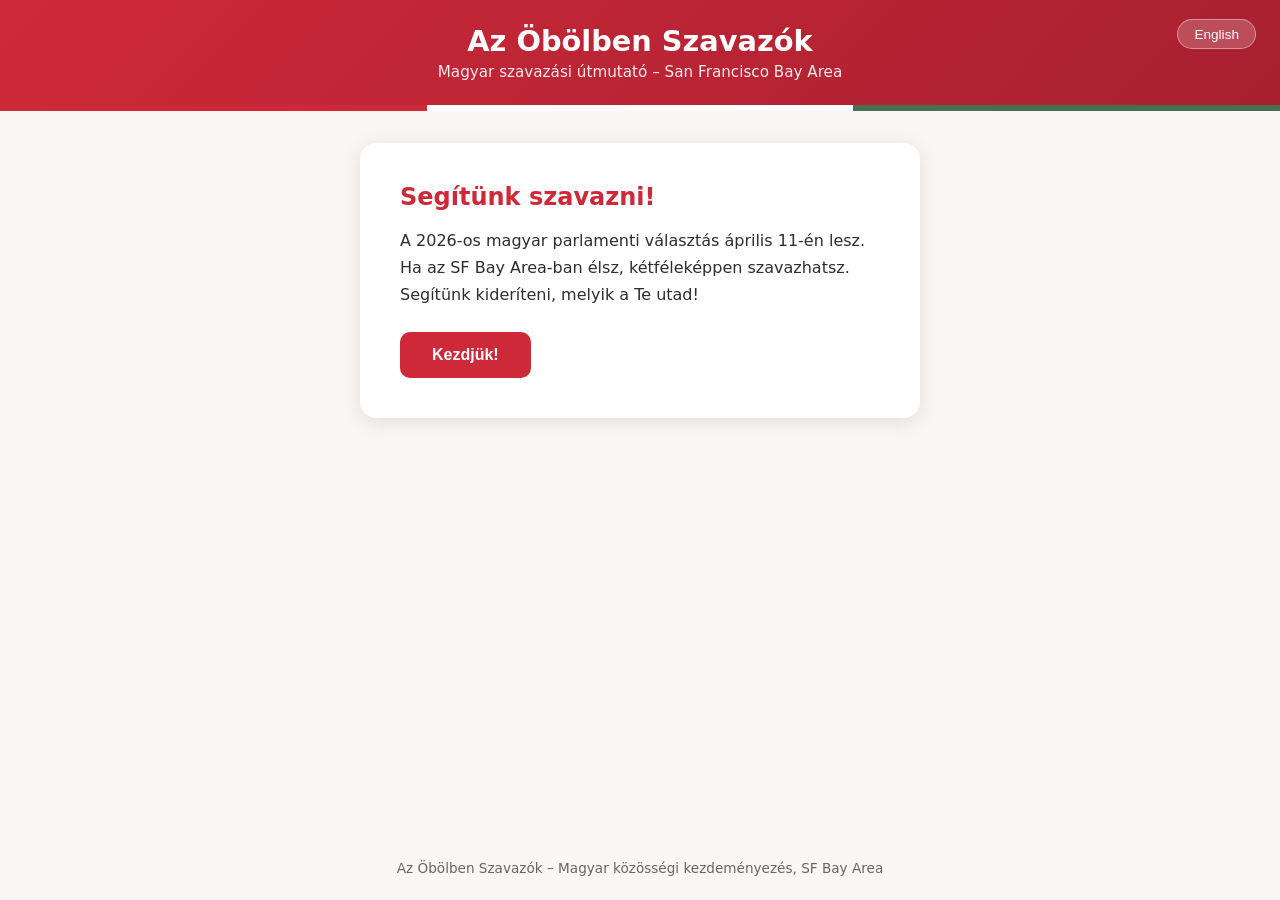
==== frontend/index.html @ a50355e0 "Initial commit: voting guide with menu, help requests, and carpooling Full-stack Hungarian voting gu" ====
<!DOCTYPE html>
<html lang="hu">
<head>
  <meta charset="UTF-8">
  <meta name="viewport" content="width=device-width, initial-scale=1.0">
  <title>Az Öbölben Szavazók – Magyar Szavazási Útmutató</title>
  <meta name="description" content="Segítünk a Bay Area-ban élő magyaroknak szavazni a 2026-os parlamenti választáson.">
  <link rel="stylesheet" href="css/style.css">
</head>
<body>

  <!-- Header -->
  <header class="header">
    <h1 data-i18n="site.title">Az Öbölben Szavazók</h1>
    <p data-i18n="site.subtitle">Magyar szavazási útmutató – San Francisco Bay Area</p>
    <button id="lang-toggle" class="lang-btn" data-i18n="lang.toggle">English</button>
  </header>
  <div class="hu-stripe">
    <span class="stripe-red"></span>
    <span class="stripe-white"></span>
    <span class="stripe-green"></span>
  </div>

  <!-- Main Content -->
  <main class="main">

    <!-- LANDING -->
    <div id="card-landing" class="card active slide-in">
      <h2 data-i18n="landing.headline">Segítünk szavazni!</h2>
      <p data-i18n="landing.description">
        A 2026-os magyar parlamenti választás április 11-én lesz. Ha az SF Bay Area-ban élsz, kétféleképpen szavazhatsz. Segítünk kideríteni, melyik a Te utad!
      </p>
      <div class="card-actions">
        <button id="btn-start" class="btn btn-primary" data-i18n="landing.start">Kezdjük!</button>
      </div>
    </div>

    <!-- QUESTION -->
    <div id="card-question" class="card hidden">
      <button class="btn-back" data-i18n="btn.back">Vissza</button>
      <h2 data-i18n="question.title">Hol van az állandó lakcímed?</h2>
      <p data-i18n="question.text">
        Van érvényes magyarországi állandó lakcímed (lakcímkártyán szereplő cím)?
      </p>
      <div class="btn-group">
        <button id="btn-yes" class="btn btn-green" data-i18n="question.yes">Igen, van magyarországi lakcímem</button>
        <button id="btn-no" class="btn btn-outline" data-i18n="question.no">Nincs magyarországi lakcímem</button>
      </div>
    </div>

    <!-- CONSULATE PATH: Step 1 -->
    <div id="card-consulate1" class="card hidden">
      <button class="btn-back" data-i18n="btn.back">Vissza</button>
      <h2 data-i18n="consulate1.title">Konzulátusi szavazás</h2>
      <p data-i18n="consulate1.text">
        Mivel van magyarországi lakcímed, a San Francisco-i főkonzulátuson szavazhatsz személyesen.
      </p>
      <div class="info-box deadline">
        <strong data-i18n="consulate1.deadline">Regisztrációs határidő: 2026. április 2.</strong>
      </div>
      <p data-i18n="consulate1.detail">
        A névjegyzékbe vételi kérelmet a Nemzeti Választási Irodánál kell benyújtani legkésőbb 2026. április 2-ig.
      </p>
      <div class="card-actions">
        <button id="btn-consulate1-next" class="btn btn-primary" data-i18n="consulate1.next">Tovább – Helyszín és időpont</button>
      </div>
    </div>

    <!-- CONSULATE PATH: Step 2 -->
    <div id="card-consulate2" class="card hidden">
      <button class="btn-back" data-i18n="btn.back">Vissza</button>
      <h2 data-i18n="consulate2.title">Helyszín és tudnivalók</h2>
      <div class="info-box">
        <strong data-i18n="consulate2.location">Helyszín: Magyar Főkonzulátus, Santa Clara</strong>
      </div>
      <div class="info-box">
        <strong data-i18n="consulate2.date">Dátum: 2026. április 11. (szombat)</strong>
      </div>
      <div class="info-box">
        <strong data-i18n="consulate2.time">Nyitvatartás: 6:00 – 19:00</strong>
      </div>
      <div class="info-box deadline">
        <strong data-i18n="consulate2.bring">Hozd magaddal az érvényes személyi igazolványodat vagy útleveledet!</strong>
      </div>
      <div class="card-actions">
        <button id="btn-consulate2-next" class="btn btn-primary" data-i18n="consulate2.next">Tovább – Mit szeretnél?</button>
      </div>
    </div>

    <!-- MAIL PATH: Step 1 -->
    <div id="card-mail1" class="card hidden">
      <button class="btn-back" data-i18n="btn.back">Vissza</button>
      <h2 data-i18n="mail1.title">Levélszavazás</h2>
      <p data-i18n="mail1.text">
        Magyarországi lakcím nélkül levélben szavazhatsz. Ehhez regisztrálnod kell a mo.hu oldalon.
      </p>
      <div class="info-box deadline">
        <strong data-i18n="mail1.deadline">Regisztrációs határidő: 2026. március 18.</strong>
      </div>
      <p data-i18n="mail1.detail">
        A regisztráció a mo.hu-n (ügyfélkapu) keresztül történik. A levélszavazó csomagot postán kapod meg a megadott címre.
      </p>
      <div class="card-actions">
        <button id="btn-mail1-next" class="btn btn-primary" data-i18n="mail1.next">Tovább – Fontos tudnivalók</button>
      </div>
    </div>

    <!-- MAIL PATH: Step 2 -->
    <div id="card-mail2" class="card hidden">
      <button class="btn-back" data-i18n="btn.back">Vissza</button>
      <h2 data-i18n="mail2.title">Fontos tudnivalók</h2>
      <div class="info-box">
        <strong data-i18n="mail2.sincerity">A levélben csak pártlistára szavazhatsz (nem egyéni jelöltre).</strong>
      </div>
      <div class="info-box deadline">
        <strong data-i18n="mail2.sincerity2">Ha április 5-ig nem kaptad meg a levélszavazó csomagot, kérj pótlást a valasztas.hu oldalon!</strong>
      </div>
      <div class="info-box">
        <strong data-i18n="mail2.sincerity3">A kitöltött szavazólapot a mellékelt válaszborítékban kell visszaküldeni legkésőbb április 9-ig.</strong>
      </div>
      <div class="card-actions">
        <button id="btn-mail2-next" class="btn btn-primary" data-i18n="mail2.next">Tovább – Mit szeretnél?</button>
      </div>
    </div>

    <!-- MENU -->
    <div id="card-menu" class="card hidden">
      <button class="btn-back" data-i18n="btn.back">Vissza</button>
      <h2 data-i18n="menu.title">Mit szeretnél?</h2>
      <p data-i18n="menu.text">Válaszd ki, miben segíthetünk!</p>
      <div class="btn-group">
        <button id="btn-menu-signup" class="btn btn-green" data-i18n="menu.signup">Feliratkozás értesítőre</button>
        <button id="btn-menu-helprequest" class="btn btn-primary" data-i18n="menu.helprequest">Segítségkérés</button>
        <button id="btn-menu-carpool" class="btn btn-primary" data-i18n="menu.carpool">Közös utazás a konzulátusra</button>
        <button id="btn-menu-contact" class="btn btn-outline" data-i18n="menu.contact">Kapcsolat / Kérdés</button>
      </div>
    </div>

    <!-- SIGNUP -->
    <div id="card-signup" class="card hidden">
      <button class="btn-back" data-i18n="btn.back">Vissza</button>
      <h2 data-i18n="signup.title">Értesítő lista</h2>
      <p data-i18n="signup.text">
        Iratkozz fel, hogy emlékeztetőket és fontos információkat kapj a szavazásról!
      </p>
      <div id="signup-msg" class="form-message"></div>
      <form id="signup-form">
        <div class="form-group">
          <label data-i18n="signup.name">Név</label>
          <input type="text" name="name" required>
        </div>
        <div class="form-group">
          <label data-i18n="signup.email">Email cím</label>
          <input type="email" name="email" required>
        </div>
        <div class="form-group">
          <label data-i18n="signup.phone">Telefon (opcionális)</label>
          <input type="tel" name="phone">
        </div>
        <div class="card-actions">
          <button type="submit" class="btn btn-green" data-i18n="signup.submit">Feliratkozás</button>
        </div>
      </form>
    </div>

    <!-- HELP REQUEST -->
    <div id="card-helprequest" class="card hidden">
      <button class="btn-back" data-i18n="btn.back">Vissza</button>
      <h2 data-i18n="helprequest.title">Segítségkérés</h2>
      <p data-i18n="helprequest.text">Írd le, miben segíthetünk a szavazással kapcsolatban!</p>
      <div id="helprequest-msg" class="form-message"></div>
      <form id="helprequest-form">
        <div class="form-group">
          <label data-i18n="helprequest.name">Név</label>
          <input type="text" name="name" required>
        </div>
        <div class="form-group">
          <label data-i18n="helprequest.email">Email cím</label>
          <input type="email" name="email" required>
        </div>
        <div class="form-group">
          <label data-i18n="helprequest.phone">Telefon (opcionális)</label>
          <input type="tel" name="phone">
        </div>
        <div class="form-group">
          <label data-i18n="helprequest.message">Miben segíthetünk?</label>
          <textarea name="message" required></textarea>
        </div>
        <div class="card-actions">
          <button type="submit" class="btn btn-green" data-i18n="helprequest.submit">Segítségkérés elküldése</button>
        </div>
      </form>
    </div>

    <!-- CARPOOL -->
    <div id="card-carpool" class="card hidden">
      <button class="btn-back" data-i18n="btn.back">Vissza</button>
      <h2 data-i18n="carpool.title">Közös utazás</h2>
      <p data-i18n="carpool.text">Ajánlj fel fuvart vagy keress társat a konzulátusra!</p>
      <div id="carpool-msg" class="form-message"></div>
      <form id="carpool-form">
        <div class="form-group">
          <div class="radio-group">
            <label class="radio-label">
              <input type="radio" name="carpool_type" value="offer" checked>
              <span data-i18n="carpool.type.offer">Fuvart ajánlok</span>
            </label>
            <label class="radio-label">
              <input type="radio" name="carpool_type" value="seek">
              <span data-i18n="carpool.type.seek">Fuvart keresek</span>
            </label>
          </div>
        </div>
        <div class="form-group">
          <label data-i18n="carpool.name">Név</label>
          <input type="text" name="name" required>
        </div>
        <div class="form-group">
          <label data-i18n="carpool.email">Email cím</label>
          <input type="email" name="email" required>
        </div>
        <div class="form-group">
          <label data-i18n="carpool.phone">Telefon (opcionális)</label>
          <input type="tel" name="phone">
        </div>
        <div class="form-group">
          <label data-i18n="carpool.starting_location">Indulási hely</label>
          <input type="text" name="starting_location" required>
        </div>
        <div class="form-group" id="seats-group">
          <label data-i18n="carpool.seats">Szabad helyek száma</label>
          <input type="number" name="seats" min="1" max="10" value="2">
        </div>
        <div class="info-box">
          <strong data-i18n="carpool.info">Az egyeztetéshez emailben keresünk meg!</strong>
        </div>
        <div class="card-actions">
          <button type="submit" class="btn btn-green" data-i18n="carpool.submit">Küldés</button>
        </div>
      </form>
    </div>

    <!-- CONFIRMATION: Signup -->
    <div id="card-confirmSignup" class="card hidden">
      <h2 data-i18n="confirmSignup.title">Köszönjük!</h2>
      <p data-i18n="confirmSignup.text">
        Feliratkoztál az értesítő listára. Emlékeztetőt küldünk a fontos határidők előtt.
      </p>
      <div class="card-actions">
        <button class="btn btn-primary btn-back-to-menu" data-i18n="confirm.backToMenu">Vissza a menübe</button>
        <button class="btn btn-outline btn-restart" data-i18n="confirm.restart">Vissza a kezdőlapra</button>
      </div>
    </div>

    <!-- CONFIRMATION: Help -->
    <div id="card-confirmHelp" class="card hidden">
      <h2 data-i18n="confirmHelp.title">Köszönjük!</h2>
      <p data-i18n="confirmHelp.text">
        Megkaptuk a segítségkérésedet. Hamarosan felvesszük veled a kapcsolatot!
      </p>
      <div class="card-actions">
        <button class="btn btn-primary btn-back-to-menu" data-i18n="confirm.backToMenu">Vissza a menübe</button>
        <button class="btn btn-outline btn-restart" data-i18n="confirm.restart">Vissza a kezdőlapra</button>
      </div>
    </div>

    <!-- CONFIRMATION: Carpool -->
    <div id="card-confirmCarpool" class="card hidden">
      <h2 data-i18n="confirmCarpool.title">Köszönjük!</h2>
      <p data-i18n="confirmCarpool.text">
        Megkaptuk a jelentkezésedet a közös utazásra. Emailben egyeztetünk a részletekről!
      </p>
      <div class="card-actions">
        <button class="btn btn-primary btn-back-to-menu" data-i18n="confirm.backToMenu">Vissza a menübe</button>
        <button class="btn btn-outline btn-restart" data-i18n="confirm.restart">Vissza a kezdőlapra</button>
      </div>
    </div>

    <!-- CONTACT -->
    <div id="card-contact" class="card hidden">
      <button class="btn-back" data-i18n="btn.back">Vissza</button>
      <h2 data-i18n="contact.title">Kapcsolat</h2>
      <p data-i18n="contact.text">Kérdésed van? Írj nekünk!</p>
      <div id="contact-msg" class="form-message"></div>
      <form id="contact-form">
        <div class="form-group">
          <label data-i18n="contact.name">Név</label>
          <input type="text" name="name" required>
        </div>
        <div class="form-group">
          <label data-i18n="contact.email">Email cím</label>
          <input type="email" name="email" required>
        </div>
        <div class="form-group">
          <label data-i18n="contact.message">Üzenet</label>
          <textarea name="message" required></textarea>
        </div>
        <div class="card-actions">
          <button type="submit" class="btn btn-green" data-i18n="contact.submit">Küldés</button>
        </div>
      </form>
    </div>

  </main>

  <!-- Footer -->
  <footer class="footer">
    <p data-i18n="footer.text">Az Öbölben Szavazók – Magyar közösségi kezdeményezés, SF Bay Area</p>
  </footer>

  <!-- Scripts -->
  <script src="js/translations.js"></script>
  <script src="js/i18n.js"></script>
  <script src="js/api.js"></script>
  <script src="js/app.js"></script>

</body>
</html>
---- frontend/css/style.css ----
/* === Base Reset & Variables === */
:root {
  --red: #CE2939;
  --green: #477050;
  --white: #FFFFFF;
  --light-bg: #F9F7F3;
  --text: #2D2D2D;
  --text-light: #666;
  --shadow: 0 4px 20px rgba(0, 0, 0, 0.1);
  --radius: 16px;
}

* {
  margin: 0;
  padding: 0;
  box-sizing: border-box;
}

body {
  font-family: 'Segoe UI', system-ui, -apple-system, sans-serif;
  background: var(--light-bg);
  color: var(--text);
  min-height: 100vh;
  display: flex;
  flex-direction: column;
}

/* === Header === */
.header {
  background: linear-gradient(135deg, var(--red) 0%, #a82030 100%);
  color: var(--white);
  padding: 1.5rem 2rem;
  text-align: center;
  position: relative;
}

.header h1 {
  font-size: 1.8rem;
  font-weight: 700;
  margin-bottom: 0.3rem;
}

.header p {
  font-size: 0.95rem;
  opacity: 0.9;
}

.lang-btn {
  position: absolute;
  top: 1.2rem;
  right: 1.5rem;
  background: rgba(255, 255, 255, 0.2);
  color: var(--white);
  border: 1px solid rgba(255, 255, 255, 0.4);
  padding: 0.4rem 1rem;
  border-radius: 20px;
  cursor: pointer;
  font-size: 0.85rem;
  transition: background 0.2s;
}

.lang-btn:hover {
  background: rgba(255, 255, 255, 0.35);
}

/* === Hungarian Stripe === */
.hu-stripe {
  display: flex;
  height: 6px;
}

.hu-stripe span {
  flex: 1;
}

.hu-stripe .stripe-red { background: var(--red); }
.hu-stripe .stripe-white { background: var(--white); }
.hu-stripe .stripe-green { background: var(--green); }

/* === Main Content === */
.main {
  flex: 1;
  display: flex;
  justify-content: center;
  align-items: flex-start;
  padding: 2rem 1rem;
}

/* === Cards === */
.card {
  background: var(--white);
  border-radius: var(--radius);
  box-shadow: var(--shadow);
  padding: 2.5rem;
  max-width: 560px;
  width: 100%;
  opacity: 0;
  transform: translateY(30px);
  transition: opacity 0.4s ease, transform 0.4s ease;
}

.card.hidden {
  display: none;
}

.card.active {
  display: block;
}

.card.slide-in {
  opacity: 1;
  transform: translateY(0);
}

/* === Back Button === */
.btn-back {
  background: none;
  border: none;
  color: var(--text-light);
  cursor: pointer;
  font-size: 0.9rem;
  padding: 0.2rem 0;
  margin-bottom: 0.8rem;
  display: inline-block;
  transition: color 0.2s;
}

.btn-back::before {
  content: "\2190\00a0";
}

.btn-back:hover {
  color: var(--red);
}

.card h2 {
  color: var(--red);
  font-size: 1.5rem;
  margin-bottom: 1rem;
}

.card p {
  line-height: 1.7;
  margin-bottom: 1rem;
  color: var(--text);
}

/* === Info boxes === */
.info-box {
  background: #f0f7f1;
  border-left: 4px solid var(--green);
  padding: 1rem 1.2rem;
  border-radius: 0 8px 8px 0;
  margin-bottom: 1rem;
}

.info-box.deadline {
  background: #fef3f3;
  border-left-color: var(--red);
}

.info-box strong {
  display: block;
  margin-bottom: 0.3rem;
}

/* === Buttons === */
.btn {
  display: inline-block;
  padding: 0.85rem 2rem;
  border: none;
  border-radius: 10px;
  font-size: 1rem;
  font-weight: 600;
  cursor: pointer;
  transition: transform 0.15s, box-shadow 0.15s;
  text-align: center;
}

.btn:hover {
  transform: translateY(-2px);
  box-shadow: 0 6px 16px rgba(0, 0, 0, 0.15);
}

.btn:active {
  transform: translateY(0);
}

.btn-primary {
  background: var(--red);
  color: var(--white);
}

.btn-green {
  background: var(--green);
  color: var(--white);
}

.btn-outline {
  background: transparent;
  color: var(--red);
  border: 2px solid var(--red);
}

.btn-outline:hover {
  background: var(--red);
  color: var(--white);
}

/* Button group for question card */
.btn-group {
  display: flex;
  flex-direction: column;
  gap: 0.8rem;
  margin-top: 1.5rem;
}

.btn-group .btn {
  width: 100%;
}

.card-actions {
  margin-top: 1.5rem;
  display: flex;
  gap: 0.8rem;
  flex-wrap: wrap;
}

/* === Forms === */
.form-group {
  margin-bottom: 1.2rem;
}

.form-group label {
  display: block;
  font-weight: 600;
  margin-bottom: 0.4rem;
  font-size: 0.9rem;
}

.form-group input,
.form-group textarea {
  width: 100%;
  padding: 0.75rem 1rem;
  border: 2px solid #e0e0e0;
  border-radius: 8px;
  font-size: 1rem;
  font-family: inherit;
  transition: border-color 0.2s;
}

.form-group input:focus,
.form-group textarea:focus {
  outline: none;
  border-color: var(--green);
}

.form-group textarea {
  resize: vertical;
  min-height: 100px;
}

/* === Radio Group (Carpool) === */
.radio-group {
  display: flex;
  gap: 0.8rem;
  flex-wrap: wrap;
}

.radio-label {
  display: flex;
  align-items: center;
  gap: 0.5rem;
  padding: 0.7rem 1.2rem;
  border: 2px solid #e0e0e0;
  border-radius: 10px;
  cursor: pointer;
  font-weight: 600;
  font-size: 0.95rem;
  transition: border-color 0.2s, background 0.2s;
  flex: 1;
  justify-content: center;
}

.radio-label:has(input:checked) {
  border-color: var(--green);
  background: #f0f7f1;
}

.radio-label input[type="radio"] {
  accent-color: var(--green);
  width: 18px;
  height: 18px;
}

.form-message {
  padding: 0.7rem 1rem;
  border-radius: 8px;
  margin-bottom: 1rem;
  font-size: 0.9rem;
  display: none;
}

.form-message.success {
  display: block;
  background: #e8f5e9;
  color: #2e7d32;
}

.form-message.error {
  display: block;
  background: #ffebee;
  color: #c62828;
}

/* === Footer === */
.footer {
  text-align: center;
  padding: 1.5rem;
  color: var(--text-light);
  font-size: 0.85rem;
}

/* === Responsive === */
@media (max-width: 600px) {
  .header {
    padding: 1.2rem 1rem;
  }

  .header h1 {
    font-size: 1.3rem;
  }

  .lang-btn {
    position: static;
    margin-top: 0.8rem;
  }

  .card {
    padding: 1.5rem;
    border-radius: 12px;
  }

  .card h2 {
    font-size: 1.25rem;
  }

  .main {
    padding: 1rem 0.5rem;
  }
}
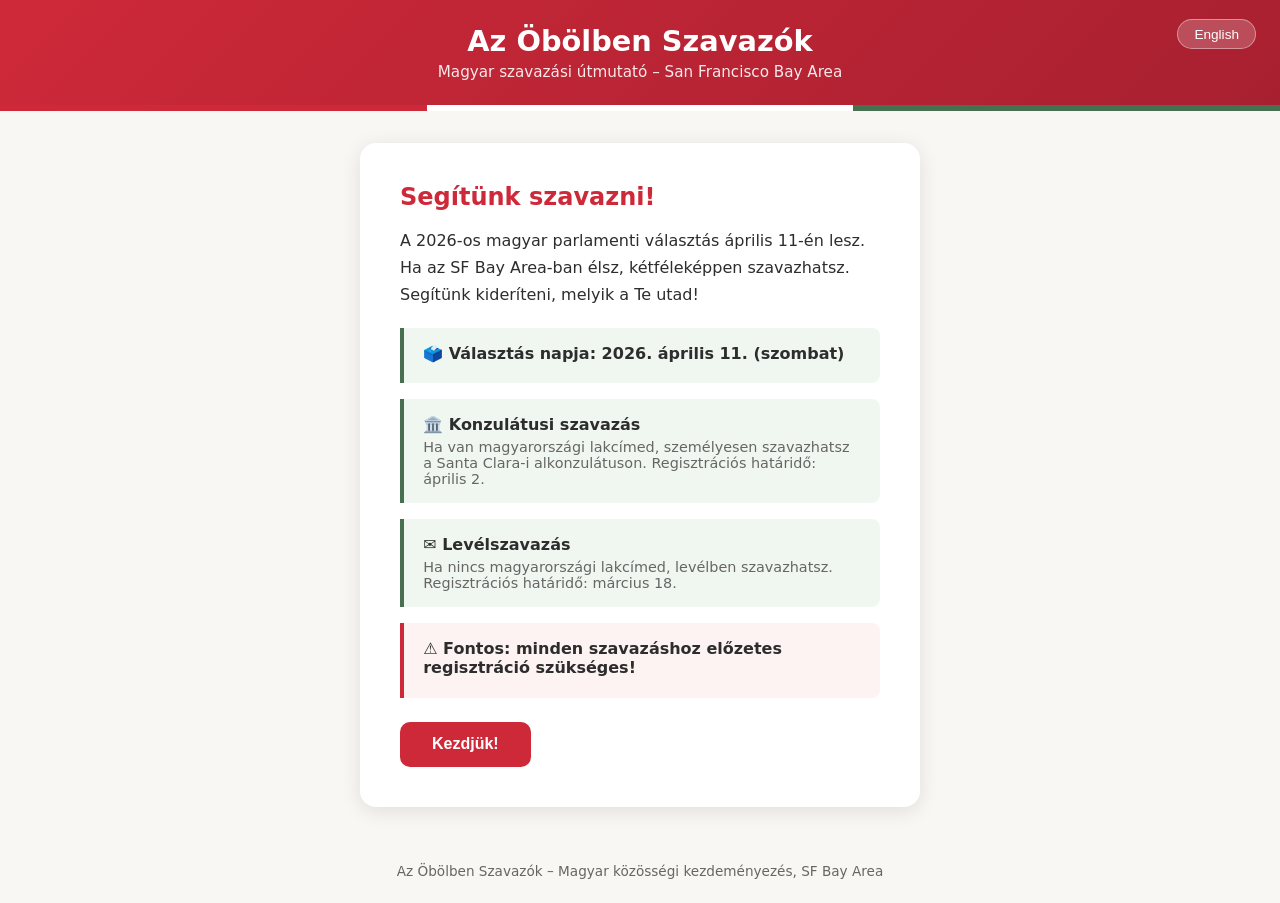
==== commit 1222a712: "Add voting summary overview to landing page Shows election date, two voting paths with deadlines, an" ====
--- a/frontend/index.html
+++ b/frontend/index.html
@@ -30,6 +30,22 @@
       <p data-i18n="landing.description">
         A 2026-os magyar parlamenti választás április 11-én lesz. Ha az SF Bay Area-ban élsz, kétféleképpen szavazhatsz. Segítünk kideríteni, melyik a Te utad!
       </p>
+      <div class="landing-summary">
+        <div class="info-box">
+          <strong data-i18n="landing.summary.election">🗳️ Választás napja: 2026. április 11. (szombat)</strong>
+        </div>
+        <div class="info-box">
+          <strong data-i18n="landing.summary.consulate">🏛️ Konzulátusi szavazás</strong>
+          <span data-i18n="landing.summary.consulate.detail">Ha van magyarországi lakcímed, személyesen szavazhatsz a Santa Clara-i alkonzulátuson. Regisztrációs határidő: április 2.</span>
+        </div>
+        <div class="info-box">
+          <strong data-i18n="landing.summary.mail">✉️ Levélszavazás</strong>
+          <span data-i18n="landing.summary.mail.detail">Ha nincs magyarországi lakcímed, levélben szavazhatsz. Regisztrációs határidő: március 18.</span>
+        </div>
+        <div class="info-box deadline">
+          <strong data-i18n="landing.summary.sincerity">⚠️ Fontos: minden szavazáshoz előzetes regisztráció szükséges!</strong>
+        </div>
+      </div>
       <div class="card-actions">
         <button id="btn-start" class="btn btn-primary" data-i18n="landing.start">Kezdjük!</button>
       </div>
@@ -43,8 +59,8 @@
         Van érvényes magyarországi állandó lakcímed (lakcímkártyán szereplő cím)?
       </p>
       <div class="btn-group">
-        <button id="btn-yes" class="btn btn-green" data-i18n="question.yes">Igen, van magyarországi lakcímem</button>
-        <button id="btn-no" class="btn btn-outline" data-i18n="question.no">Nincs magyarországi lakcímem</button>
+        <button id="btn-yes" class="btn btn-primary" data-i18n="question.yes">Igen, van magyarországi lakcímem</button>
+        <button id="btn-no" class="btn btn-green" data-i18n="question.no">Nincs magyarországi lakcímem</button>
       </div>
     </div>
 
@@ -63,6 +79,7 @@
       </p>
       <div class="card-actions">
         <button id="btn-consulate1-next" class="btn btn-primary" data-i18n="consulate1.next">Tovább – Helyszín és időpont</button>
+        <a href="https://magyarorszag.hu/szuf_ugyleiras?id=23c2f24f-86e9-48a3-8768-faa3ad6638bb&_n=kulkepviseleti_nevjegyzekbe_vetel_az_idokozi_orszaggyulesi_valasztason" target="_blank" rel="noopener" class="btn btn-green" data-i18n="consulate1.register">Regisztráció</a>
       </div>
     </div>
 
@@ -71,7 +88,11 @@
       <button class="btn-back" data-i18n="btn.back">Vissza</button>
       <h2 data-i18n="consulate2.title">Helyszín és tudnivalók</h2>
       <div class="info-box">
-        <strong data-i18n="consulate2.location">Helyszín: Magyar Főkonzulátus, Santa Clara</strong>
+        <strong data-i18n="consulate2.location">Helyszín: Magyar Alkonzulátus, Santa Clara</strong>
+        <a href="https://maps.google.com/?q=5201+Great+America+Parkway+Suite+320+Santa+Clara+CA+95054" target="_blank" rel="noopener" class="map-link" data-i18n="consulate2.maplink">5201 Great America Pkwy, Suite 320, Santa Clara, CA 95054</a>
+      </div>
+      <div class="map-embed">
+        <iframe src="https://www.google.com/maps/embed?pb=!1m18!1m12!1m3!1d3171.3!2d-121.977!3d37.3996!2m3!1f0!2f0!3f0!3m2!1i1024!2i768!4f13.1!3m3!1m2!1s0x808fc9d4c3e6e3e7%3A0x93b2e94e0e69dfb0!2s5201+Great+America+Pkwy%2C+Santa+Clara%2C+CA+95054!5e0!3m2!1sen!2sus!4v1700000000000" allowfullscreen="" loading="lazy" referrerpolicy="no-referrer-when-downgrade"></iframe>
       </div>
       <div class="info-box">
         <strong data-i18n="consulate2.date">Dátum: 2026. április 11. (szombat)</strong>
@@ -102,6 +123,7 @@
       </p>
       <div class="card-actions">
         <button id="btn-mail1-next" class="btn btn-primary" data-i18n="mail1.next">Tovább – Fontos tudnivalók</button>
+        <a href="https://magyarorszag.hu/szuf_ugyleiras?id=23c2f24f-86e9-48a3-8768-faa3ad6638bb&_n=kulkepviseleti_nevjegyzekbe_vetel_az_idokozi_orszaggyulesi_valasztason" target="_blank" rel="noopener" class="btn btn-green" data-i18n="mail1.register">Regisztráció</a>
       </div>
     </div>
 
@@ -129,10 +151,10 @@
       <h2 data-i18n="menu.title">Mit szeretnél?</h2>
       <p data-i18n="menu.text">Válaszd ki, miben segíthetünk!</p>
       <div class="btn-group">
-        <button id="btn-menu-signup" class="btn btn-green" data-i18n="menu.signup">Feliratkozás értesítőre</button>
+        <button id="btn-menu-signup" class="btn btn-primary" data-i18n="menu.signup">Feliratkozás értesítőre</button>
         <button id="btn-menu-helprequest" class="btn btn-primary" data-i18n="menu.helprequest">Segítségkérés</button>
-        <button id="btn-menu-carpool" class="btn btn-primary" data-i18n="menu.carpool">Közös utazás a konzulátusra</button>
-        <button id="btn-menu-contact" class="btn btn-outline" data-i18n="menu.contact">Kapcsolat / Kérdés</button>
+        <button id="btn-menu-carpool" class="btn btn-green" data-i18n="menu.carpool">Közös utazás a konzulátusra</button>
+        <button id="btn-menu-contact" class="btn btn-green" data-i18n="menu.contact">Kapcsolat / Kérdés</button>
       </div>
     </div>
 
@@ -248,7 +270,7 @@
       </p>
       <div class="card-actions">
         <button class="btn btn-primary btn-back-to-menu" data-i18n="confirm.backToMenu">Vissza a menübe</button>
-        <button class="btn btn-outline btn-restart" data-i18n="confirm.restart">Vissza a kezdőlapra</button>
+        <button class="btn btn-green btn-restart" data-i18n="confirm.restart">Vissza a kezdőlapra</button>
       </div>
     </div>
 
@@ -260,7 +282,7 @@
       </p>
       <div class="card-actions">
         <button class="btn btn-primary btn-back-to-menu" data-i18n="confirm.backToMenu">Vissza a menübe</button>
-        <button class="btn btn-outline btn-restart" data-i18n="confirm.restart">Vissza a kezdőlapra</button>
+        <button class="btn btn-green btn-restart" data-i18n="confirm.restart">Vissza a kezdőlapra</button>
       </div>
     </div>
 
@@ -272,7 +294,7 @@
       </p>
       <div class="card-actions">
         <button class="btn btn-primary btn-back-to-menu" data-i18n="confirm.backToMenu">Vissza a menübe</button>
-        <button class="btn btn-outline btn-restart" data-i18n="confirm.restart">Vissza a kezdőlapra</button>
+        <button class="btn btn-green btn-restart" data-i18n="confirm.restart">Vissza a kezdőlapra</button>
       </div>
     </div>
 
--- a/frontend/css/style.css
+++ b/frontend/css/style.css
@@ -164,6 +164,50 @@
   margin-bottom: 0.3rem;
 }
 
+/* === Landing Summary === */
+.landing-summary {
+  margin: 1.2rem 0;
+}
+
+.landing-summary .info-box span {
+  display: block;
+  margin-top: 0.3rem;
+  font-size: 0.9rem;
+  color: var(--text-light);
+}
+
+/* === Map Link === */
+.map-link {
+  display: block;
+  margin-top: 0.4rem;
+  color: var(--green);
+  font-size: 0.9rem;
+  text-decoration: none;
+  font-weight: 400;
+}
+
+.map-link::before {
+  content: "\1F4CD\00a0";
+}
+
+.map-link:hover {
+  text-decoration: underline;
+}
+
+/* === Embedded Map === */
+.map-embed {
+  margin: 1rem 0;
+  border-radius: 12px;
+  overflow: hidden;
+  box-shadow: 0 2px 8px rgba(0, 0, 0, 0.1);
+}
+
+.map-embed iframe {
+  width: 100%;
+  height: 250px;
+  border: none;
+}
+
 /* === Buttons === */
 .btn {
   display: inline-block;
